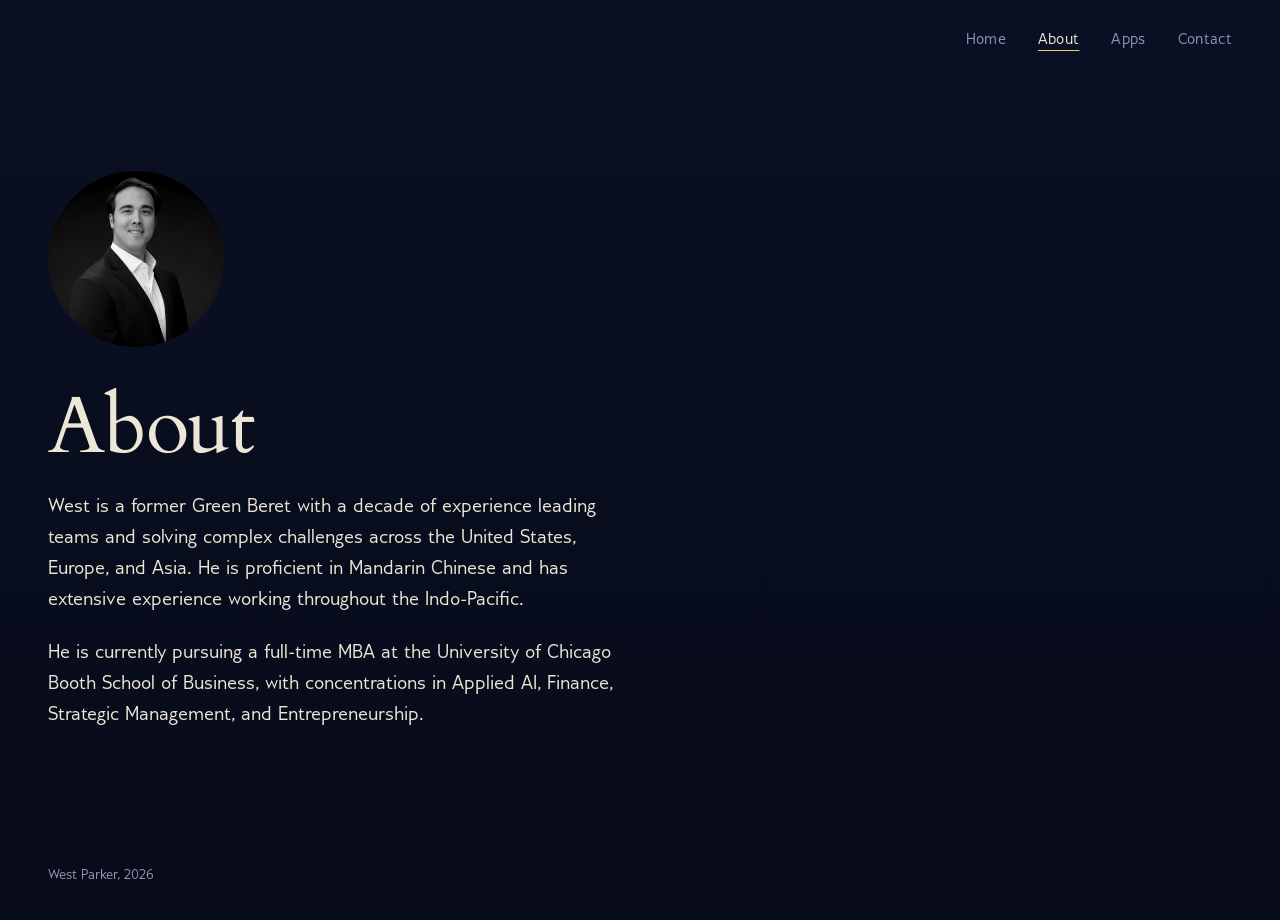
==== about/index.html @ 46241d1d "New bio and site cleanup" ====
<!DOCTYPE html>
<html lang="en">
<head>
  <meta charset="UTF-8">
  <meta name="viewport" content="width=device-width, initial-scale=1.0">
  <title>About | West Parker</title>
  <meta name="description" content="Former Green Beret, Chicago Booth MBA candidate, consultant.">
  <meta property="og:title" content="About | West Parker">
  <meta property="og:description" content="Former Green Beret, Chicago Booth MBA candidate, consultant.">
  <meta name="theme-color" content="#0a1024">
  <link rel="icon" href="data:image/svg+xml,%3Csvg xmlns='http://www.w3.org/2000/svg' viewBox='0 0 32 32'%3E%3Crect width='32' height='32' fill='%230a1024'/%3E%3Cpath d='M16 6v20M6 16h20' stroke='%23f2c879' stroke-width='1.2'/%3E%3Ccircle cx='16' cy='16' r='3' fill='%23ece6d6'/%3E%3C/svg%3E">
  <link rel="preload" href="/assets/fonts/Cardo-Regular.woff" as="font" type="font/woff" crossorigin>
  <link rel="preload" href="/assets/fonts/GilliusADF-Regular.woff" as="font" type="font/woff" crossorigin>
  <link rel="stylesheet" href="/assets/site.css">
</head>

<body>
  <header class="masthead">
    <nav class="nav" aria-label="Main">
      <a href="/">Home</a>
      <a href="/about/" aria-current="page">About</a>
      <a href="/apps/">Apps</a>
      <a href="/contact/">Contact</a>
    </nav>
  </header>

  <main class="page about">
    <img class="portrait" src="/assets/img/west.jpg" alt="West Parker">
    <h1 class="page-title">About</h1>
    <div class="prose">
      <p>West is a former Green Beret with a decade of experience leading teams and solving complex challenges across the United States, Europe, and Asia. He is proficient in Mandarin Chinese and has extensive experience working throughout the Indo-Pacific.</p>
      <p>He is currently pursuing a full-time MBA at the University of Chicago Booth School of Business, with concentrations in Applied AI, Finance, Strategic Management, and Entrepreneurship.</p>
    </div>
  </main>
  <footer class="foot">West Parker, <span class="yr">2026</span></footer>
  <script>document.querySelector(".yr").textContent = new Date().getFullYear();</script>
</body>
</html>
---- assets/site.css ----
/* =========================================================
   westparker.com
   One stylesheet for every page.

   Palette: a real night sky, not black.
   Type: Cardo (a classical book serif) for headings,
         Gillius (a humanist sans, Gill Sans lineage) for text.
   ========================================================= */

@font-face { font-family: "Cardo"; src: url("/assets/fonts/Cardo-Regular.woff") format("woff"); font-weight: 400; font-style: normal; font-display: swap; }
@font-face { font-family: "Cardo"; src: url("/assets/fonts/Cardo-Italic.woff") format("woff"); font-weight: 400; font-style: italic; font-display: swap; }
@font-face { font-family: "Gillius"; src: url("/assets/fonts/GilliusADF-Regular.woff") format("woff"); font-weight: 400; font-style: normal; font-display: swap; }
@font-face { font-family: "Gillius"; src: url("/assets/fonts/GilliusADF-Italic.woff") format("woff"); font-weight: 400; font-style: italic; font-display: swap; }
@font-face { font-family: "Gillius"; src: url("/assets/fonts/GilliusADF-Bold.woff") format("woff"); font-weight: 700; font-style: normal; font-display: swap; }

:root {
  --night: #0a1024;      /* page background */
  --deep: #070b19;       /* bottom of the sky */
  --starlight: #ece6d6;  /* main text, warm white like real starlight */
  --haze: #8d95ae;       /* secondary text */
  --chart: #2a3458;      /* lines, borders */
  --polaris: #f2c879;    /* the one accent: hover, focus, active star */

  --serif: "Cardo", "Iowan Old Style", Palatino, Georgia, serif;
  --sans: "Gillius", "Gill Sans", "Gill Sans MT", "Seravek", Calibri, sans-serif;

  --measure: 36rem;      /* comfortable reading width */
}

*, *::before, *::after { box-sizing: border-box; }

[hidden] { display: none !important; }

html { -webkit-text-size-adjust: 100%; background: var(--deep); }

body {
  margin: 0;
  min-height: 100vh;
  background: linear-gradient(180deg, var(--night) 0, var(--deep) 100vh) no-repeat var(--deep);
  color: var(--starlight);
  font-family: var(--sans);
  font-size: 1.125rem;
  line-height: 1.55;
  -webkit-font-smoothing: antialiased;
}

a { color: inherit; }

::selection { background: var(--polaris); color: var(--deep); }

:focus-visible {
  outline: 1px solid var(--polaris);
  outline-offset: 4px;
}

/* ---------- Site header (every page) ---------- */
.masthead {
  position: relative;
  z-index: 5;
  display: flex;
  justify-content: flex-end;
  align-items: baseline;
  gap: 1.5rem;
  padding: 1.75rem clamp(1.25rem, 4vw, 3rem);
}

.wordmark {
  font-family: var(--serif);
  font-size: 1.25rem;
  text-decoration: none;
  letter-spacing: 0.01em;
}

.nav {
  display: flex;
  gap: clamp(1rem, 3vw, 2rem);
}

.nav a {
  color: var(--haze);
  text-decoration: none;
  font-size: 1rem;
  letter-spacing: 0.02em;
}

.nav a:hover,
.nav a[aria-current="page"] {
  color: var(--starlight);
}

.nav a[aria-current="page"] {
  text-decoration: underline;
  text-decoration-color: var(--polaris);
  text-underline-offset: 0.4em;
  text-decoration-thickness: 1px;
}

/* ---------- Inner pages ---------- */
.page {
  padding: clamp(3rem, 10vh, 7rem) clamp(1.25rem, 4vw, 3rem) 5rem;
  max-width: 64rem;
}

.page-title {
  margin: 0 0 1.5rem;
  max-width: 14ch;
  font-family: var(--serif);
  font-weight: 400;
  font-size: clamp(2.75rem, 7vw, 5rem);
  line-height: 1.02;
  letter-spacing: -0.015em;
}

.lede {
  max-width: var(--measure);
  margin: 0 0 3rem;
  color: var(--haze);
  font-size: 1.25rem;
}

.prose {
  max-width: var(--measure);
}

.prose p { margin: 0 0 1.1em; }

.prose h2 {
  margin: 2.5em 0 0.5em;
  font-family: var(--serif);
  font-weight: 400;
  font-size: 1.6rem;
}

.text-link {
  color: var(--starlight);
  text-decoration: underline;
  text-decoration-color: var(--chart);
  text-underline-offset: 0.25em;
  text-decoration-thickness: 1px;
}

.text-link:hover { text-decoration-color: var(--polaris); }

/* ---------- About ---------- */
.about .portrait {
  display: block;
  width: clamp(8rem, 22vw, 11rem);
  aspect-ratio: 1;
  margin-bottom: 2.5rem;
  border-radius: 50%;
  object-fit: cover;
  object-position: center 25%;
  filter: grayscale(1) contrast(1.05);
}

.about .prose p { font-size: 1.25rem; }

/* ---------- Apps list ---------- */
.apps {
  margin: 0;
  padding: 0;
  list-style: none;
  max-width: 48rem;
}

.app {
  display: grid;
  grid-template-columns: 1fr auto;
  gap: 0.25rem 2rem;
  align-items: baseline;
  padding: 2rem 0;
  border-top: 1px solid var(--chart);
}

.app:last-child { border-bottom: 1px solid var(--chart); }

.app h2 {
  margin: 0;
  font-family: var(--serif);
  font-weight: 400;
  font-size: clamp(1.75rem, 4vw, 2.5rem);
  line-height: 1.1;
}

.app p {
  grid-column: 1;
  margin: 0.4rem 0 0;
  max-width: 34rem;
  color: var(--haze);
}

.app .made {
  font-size: 0.95rem;
  color: var(--haze);
  opacity: 0.8;
}

.app-action {
  grid-column: 2;
  grid-row: 1 / span 3;
  align-self: center;
  white-space: nowrap;
}

.button {
  display: inline-block;
  padding: 0.7rem 1.3rem;
  border: 1px solid var(--starlight);
  color: var(--starlight);
  text-decoration: none;
  font-size: 1rem;
  letter-spacing: 0.02em;
  transition: background-color 0.2s, color 0.2s;
}

.button:hover {
  background: var(--starlight);
  color: var(--deep);
}

.pending {
  font-size: 1rem;
  color: var(--haze);
  font-style: italic;
}

@media (max-width: 600px) {
  .app { grid-template-columns: 1fr; }
  .app-action { grid-column: 1; grid-row: auto; margin-top: 1rem; }
}

/* ---------- Contact ---------- */
.channels {
  margin: 0;
  padding: 0;
  list-style: none;
  max-width: 40rem;
  border-top: 1px solid var(--chart);
}

.channels li { border-bottom: 1px solid var(--chart); }

.channels a {
  display: grid;
  grid-template-columns: 8rem 1fr;
  gap: 1rem;
  padding: 1.25rem 0;
  text-decoration: none;
}

.channels .k { color: var(--haze); }

.channels .v {
  font-family: var(--serif);
  font-size: 1.5rem;
  line-height: 1.2;
  overflow-wrap: anywhere;
}

.channels a:hover .v { color: var(--polaris); }

@media (max-width: 520px) {
  .channels a { grid-template-columns: 1fr; gap: 0.1rem; }
}

/* ---------- Footer ---------- */
.foot {
  padding: 2rem clamp(1.25rem, 4vw, 3rem);
  color: var(--haze);
  font-size: 0.9rem;
}

/* ---------- Calorie calculator ---------- */
.calc {
  max-width: 34rem;
  display: grid;
  gap: 1.5rem;
}

.field { display: grid; gap: 0.4rem; }

.field label, .field legend {
  color: var(--haze);
  font-size: 1rem;
  padding: 0;
}

.field fieldset { border: 0; margin: 0; padding: 0; }

.row { display: flex; gap: 0.75rem; }

.calc input[type="number"],
.calc select {
  width: 100%;
  padding: 0.7rem 0.8rem;
  background: transparent;
  border: 1px solid var(--chart);
  border-radius: 0;
  color: var(--starlight);
  font: inherit;
}

.calc select option { background: var(--night); }

.calc input:focus, .calc select:focus {
  outline: none;
  border-color: var(--polaris);
}

.toggle { display: flex; border: 1px solid var(--chart); width: fit-content; }
.toggle input { position: absolute; opacity: 0; pointer-events: none; }
.toggle label {
  padding: 0.55rem 1.1rem;
  cursor: pointer;
  color: var(--haze);
}
.toggle input:checked + label { background: var(--starlight); color: var(--deep); }
.toggle input:focus-visible + label { outline: 1px solid var(--polaris); outline-offset: 2px; }

.result {
  margin-top: 1rem;
  padding-top: 1.5rem;
  border-top: 1px solid var(--chart);
}

.result .big {
  font-family: var(--serif);
  font-size: clamp(3rem, 9vw, 4.5rem);
  line-height: 1;
}

.result .unit { color: var(--haze); }

.result table {
  margin-top: 1.5rem;
  width: 100%;
  border-collapse: collapse;
  font-variant-numeric: tabular-nums;
}

.result td { padding: 0.5rem 0; border-bottom: 1px solid var(--chart); }
.result td:last-child { text-align: right; }

.note { color: var(--haze); font-size: 0.95rem; }

/* ---------- /links (the page your social bios point to) ---------- */
.links-page {
  max-width: 26rem;
  margin: 0 auto;
  padding: clamp(3rem, 10vh, 6rem) 1.25rem 3rem;
  text-align: center;
}

.links-page .avatar {
width: clamp(128px, 34vw, 160px);
height: clamp(128px, 34vw, 160px);
  border-radius: 50%;
  object-fit: cover;
  object-position: center 25%;
  filter: grayscale(1);
}

.links-page h1 {
  margin: 1.25rem 0 0.25rem;
  font-family: var(--serif);
  font-weight: 400;
  font-size: 2.5rem;
  line-height: 1.1;
}

.links-page .lede { margin: 0 auto 2.5rem; font-size: 1.1rem; }

.link-list { list-style: none; margin: 0; padding: 0; text-align: left; }

.link-list a {
  display: flex;
  justify-content: space-between;
  align-items: baseline;
  gap: 1rem;
  padding: 1.1rem 0.25rem;
  border-bottom: 1px solid var(--chart);
  text-decoration: none;
}

.link-list li:first-child a { border-top: 1px solid var(--chart); }

.link-list .name { font-family: var(--serif); font-size: 1.35rem; }
.link-list .where { color: var(--haze); font-size: 0.95rem; }
.link-list a:hover .name { color: var(--polaris); }

.links-page .home { display: inline-block; margin-top: 2.5rem; color: var(--haze); font-size: 0.95rem; }

/* ---------- Home: the star chart ---------- */
.home-body { overflow: hidden; }

.sky {
  position: fixed;
  inset: 0;
  width: 100%;
  height: 100%;
  display: block;
}

.home-body .masthead { position: fixed; top: 0; left: 0; right: 0; }

/* Invisible buttons that sit on top of each named star.
   The canvas draws the star; the button makes it hoverable, tappable and keyboard reachable. */
.star-hit {
  position: fixed;
  z-index: 3;
  width: 44px;
  height: 44px;
  margin: -22px 0 0 -22px;
  padding: 0;
  border: 0;
  border-radius: 50%;
  background: transparent;
  cursor: pointer;
}

.star-hit:focus-visible { outline: 1px solid var(--polaris); outline-offset: 0; }

.star-label {
  position: fixed;
  z-index: 2;
  transform: translate(14px, -50%);
  color: var(--haze);
  font-size: 0.9rem;
  letter-spacing: 0.03em;
  white-space: nowrap;
  pointer-events: none;
  transition: color 0.2s;
}

.star-label.on { opacity: 0; }

.intro {
  position: fixed;
  z-index: 4;
  left: clamp(1.25rem, 4vw, 3rem);
  bottom: clamp(1.5rem, 6vh, 3.5rem);
  max-width: 36rem;
  pointer-events: none;
}

.intro h1 {
  margin: 0;
  font-family: var(--serif);
  font-weight: 400;
  font-size: clamp(3.5rem, 11vw, 8.5rem);
  line-height: 0.92;
  letter-spacing: -0.02em;
}

.intro p {
  margin: 1.25rem 0 0;
  max-width: 30rem;
  color: var(--haze);
  font-size: 1.15rem;
}

/* The panel that opens beside a star */
.readout {
  position: fixed;
  z-index: 6;
  width: min(22rem, calc(100vw - 2.5rem));
  padding: 1.25rem 1.4rem 1.3rem;
  background: rgba(7, 11, 25, 0.92);
  border: 1px solid var(--chart);
  backdrop-filter: blur(6px);
  -webkit-backdrop-filter: blur(6px);
  opacity: 0;
  visibility: hidden;
  transform: translateY(4px);
  transition: opacity 0.18s, transform 0.18s, visibility 0s 0.18s;
}

.readout.open {
  opacity: 1;
  visibility: visible;
  transform: none;
  transition: opacity 0.18s, transform 0.18s;
}

.readout h2 {
  margin: 0 0 0.6rem;
  font-family: var(--serif);
  font-weight: 400;
  font-size: 1.7rem;
  line-height: 1.1;
}

.readout .meta { margin: 0.3rem 0 0.8rem; color: var(--haze); font-size: 0.95rem; }
.readout .desc { margin: 0 0 1rem; font-size: 1.02rem; line-height: 1.5; }
.readout .acts { display: flex; flex-wrap: wrap; gap: 1.25rem; }
.readout .acts a { font-size: 1rem; }

.readout .close {
  position: absolute;
  top: 0.6rem;
  right: 0.7rem;
  width: 32px;
  height: 32px;
  border: 0;
  background: transparent;
  color: var(--haze);
  font-size: 1.4rem;
  line-height: 1;
  cursor: pointer;
  display: none;
}

/* Touch screens: no hover, so the panel docks to the bottom and gets a close button */
@media (hover: none), (max-width: 640px) {
  .readout {
    left: 1.25rem !important;
    right: 1.25rem;
    top: auto !important;
    bottom: 1.25rem;
    width: auto;
    background: var(--deep);
  }
  .readout .close { display: block; }
  .star-label { font-size: 0.8rem; }
}

/* Screen readers and no-JS: the project list in plain HTML */
.visually-hidden {
  position: absolute !important;
  width: 1px; height: 1px;
  overflow: hidden;
  clip: rect(0 0 0 0);
  white-space: nowrap;
}

@media (prefers-reduced-motion: reduce) {
  * { transition: none !important; animation: none !important; }
}
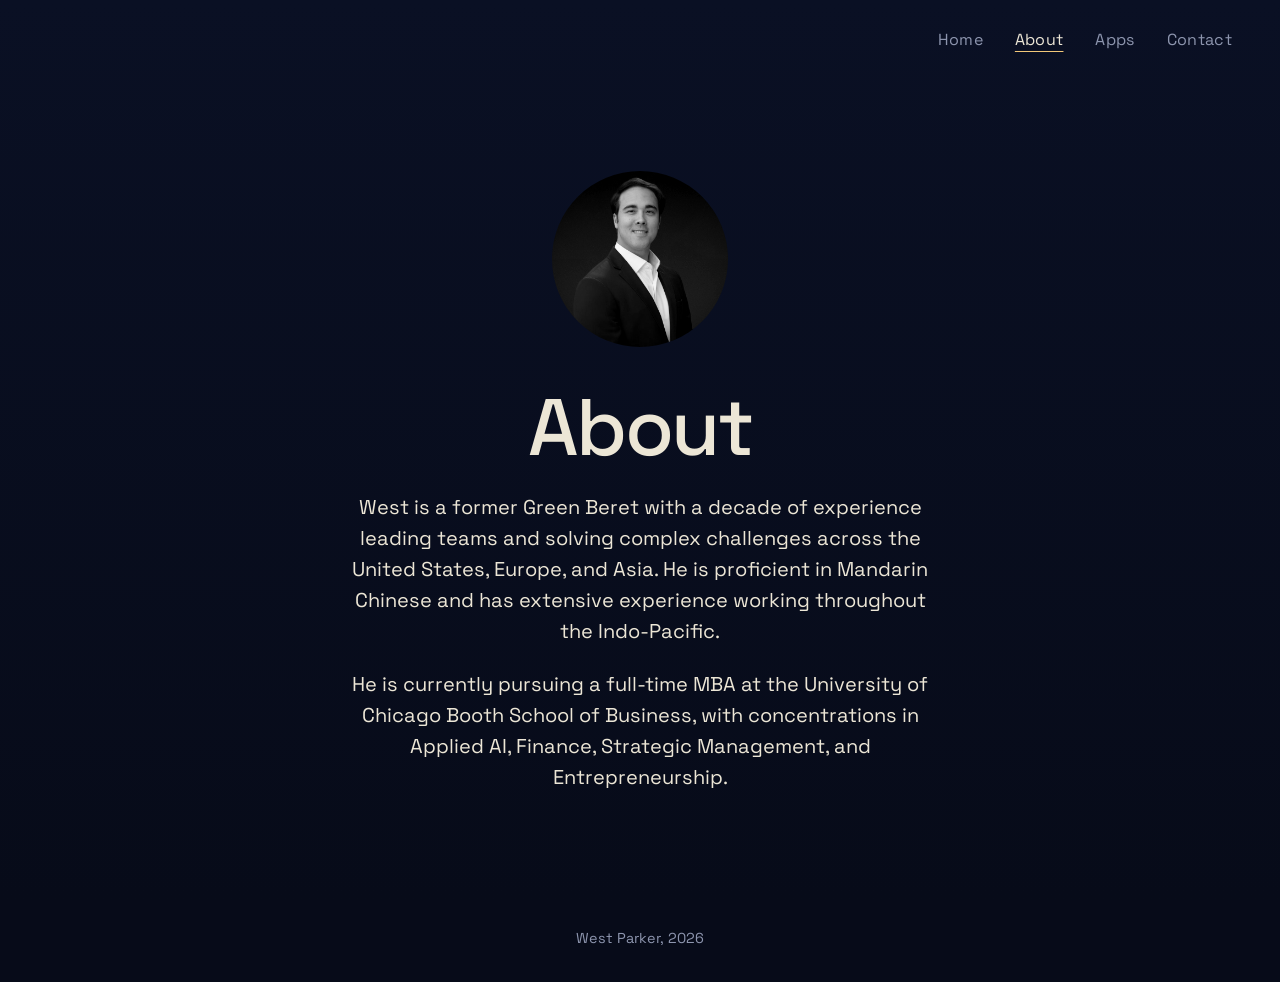
==== commit 5c8403b1: "Space Grotesk, centered pages, veteran transition page" ====
--- a/about/index.html
+++ b/about/index.html
@@ -9,8 +9,7 @@
   <meta property="og:description" content="Former Green Beret, Chicago Booth MBA candidate, consultant.">
   <meta name="theme-color" content="#0a1024">
   <link rel="icon" href="data:image/svg+xml,%3Csvg xmlns='http://www.w3.org/2000/svg' viewBox='0 0 32 32'%3E%3Crect width='32' height='32' fill='%230a1024'/%3E%3Cpath d='M16 6v20M6 16h20' stroke='%23f2c879' stroke-width='1.2'/%3E%3Ccircle cx='16' cy='16' r='3' fill='%23ece6d6'/%3E%3C/svg%3E">
-  <link rel="preload" href="/assets/fonts/Cardo-Regular.woff" as="font" type="font/woff" crossorigin>
-  <link rel="preload" href="/assets/fonts/GilliusADF-Regular.woff" as="font" type="font/woff" crossorigin>
+  <link rel="preload" href="/assets/fonts/SpaceGrotesk.woff2" as="font" type="font/woff2" crossorigin>
   <link rel="stylesheet" href="/assets/site.css">
 </head>
 
@@ -24,7 +23,7 @@
     </nav>
   </header>
 
-  <main class="page about">
+  <main class="page about centered">
     <img class="portrait" src="/assets/img/west.jpg" alt="West Parker">
     <h1 class="page-title">About</h1>
     <div class="prose">
--- a/assets/site.css
+++ b/assets/site.css
@@ -3,15 +3,16 @@
    One stylesheet for every page.
 
    Palette: a real night sky, not black.
-   Type: Cardo (a classical book serif) for headings,
-         Gillius (a humanist sans, Gill Sans lineage) for text.
+   Type: Space Grotesk for everything.
    ========================================================= */
 
-@font-face { font-family: "Cardo"; src: url("/assets/fonts/Cardo-Regular.woff") format("woff"); font-weight: 400; font-style: normal; font-display: swap; }
-@font-face { font-family: "Cardo"; src: url("/assets/fonts/Cardo-Italic.woff") format("woff"); font-weight: 400; font-style: italic; font-display: swap; }
-@font-face { font-family: "Gillius"; src: url("/assets/fonts/GilliusADF-Regular.woff") format("woff"); font-weight: 400; font-style: normal; font-display: swap; }
-@font-face { font-family: "Gillius"; src: url("/assets/fonts/GilliusADF-Italic.woff") format("woff"); font-weight: 400; font-style: italic; font-display: swap; }
-@font-face { font-family: "Gillius"; src: url("/assets/fonts/GilliusADF-Bold.woff") format("woff"); font-weight: 700; font-style: normal; font-display: swap; }
+@font-face {
+  font-family: "Space Grotesk";
+  src: url("/assets/fonts/SpaceGrotesk.woff2") format("woff2");
+  font-weight: 300 700;
+  font-style: normal;
+  font-display: swap;
+}
 
 :root {
   --night: #0a1024;      /* page background */
@@ -21,8 +22,8 @@
   --chart: #2a3458;      /* lines, borders */
   --polaris: #f2c879;    /* the one accent: hover, focus, active star */
 
-  --serif: "Cardo", "Iowan Old Style", Palatino, Georgia, serif;
-  --sans: "Gillius", "Gill Sans", "Gill Sans MT", "Seravek", Calibri, sans-serif;
+  --serif: "Space Grotesk", "Helvetica Neue", Arial, sans-serif;   /* headings */
+  --sans: "Space Grotesk", "Helvetica Neue", Arial, sans-serif;    /* body text */
 
   --measure: 36rem;      /* comfortable reading width */
 }
@@ -450,6 +451,31 @@
   font-size: clamp(3.5rem, 11vw, 8.5rem);
   line-height: 0.92;
   letter-spacing: -0.02em;
+}
+
+.intro .creds {
+  display: flex;
+  flex-wrap: wrap;
+  align-items: center;
+  gap: 0.5rem 1.1rem;
+  margin: 1.4rem 0 0 0.2rem;
+  padding: 0;
+  list-style: none;
+  color: var(--haze);
+  font-size: clamp(1rem, 1.6vw, 1.2rem);
+  letter-spacing: 0.04em;
+}
+
+/* small gold star between the two credentials */
+.intro .creds li + li::before {
+  content: "";
+  display: inline-block;
+  width: 5px;
+  height: 5px;
+  margin-right: 1.1rem;
+  vertical-align: middle;
+  background: var(--polaris);
+  transform: rotate(45deg);
 }
 
 .intro p {
@@ -536,3 +562,98 @@
 @media (prefers-reduced-motion: reduce) {
   * { transition: none !important; animation: none !important; }
 }
+
+/* ---------- Centered pages (About, Apps, Contact) ---------- */
+.page.centered {
+  margin: 0 auto;
+  text-align: center;
+}
+
+.centered .page-title { max-width: none; }
+.centered .lede,
+.centered .prose { margin-left: auto; margin-right: auto; }
+.centered.about .portrait { margin: 0 auto 2.5rem; }
+
+.centered .apps { margin: 0 auto; }
+.centered .app {
+  grid-template-columns: 1fr;
+  justify-items: center;
+}
+.centered .app p { grid-column: auto; margin-left: auto; margin-right: auto; }
+.centered .app-action { grid-column: auto; grid-row: auto; margin-top: 1.25rem; }
+
+.centered .channels { margin: 0 auto; }
+.centered .channels a { grid-template-columns: 1fr; gap: 0.2rem; }
+.foot { text-align: center; }
+
+/* ---------- Veteran transition page ---------- */
+.vt .lede { margin-bottom: 1rem; }
+
+.sec {
+  max-width: 40rem;
+  margin: 0 auto;
+  padding-top: 3.5rem;
+}
+
+.group {
+  margin: 0 0 1.25rem;
+  font-family: var(--serif);
+  font-size: 1.6rem;
+  color: var(--polaris);
+}
+
+.sec-intro { margin: -0.5rem 0 1.5rem; color: var(--haze); }
+.sec-note { margin: 1.25rem 0 0; color: var(--haze); font-size: 0.95rem; }
+
+.res-list {
+  margin: 0;
+  padding: 0;
+  list-style: none;
+  border-top: 1px solid var(--chart);
+}
+
+.res {
+  padding: 1.4rem 0;
+  border-bottom: 1px solid var(--chart);
+}
+
+.res-name {
+  display: inline-block;
+  font-size: 1.3rem;
+  line-height: 1.25;
+  color: var(--starlight);
+}
+
+a.res-name {
+  text-decoration: underline;
+  text-decoration-color: var(--chart);
+  text-underline-offset: 0.3em;
+  text-decoration-thickness: 1px;
+}
+
+a.res-name:hover { color: var(--polaris); text-decoration-color: var(--polaris); }
+
+.res-when {
+  display: block;
+  margin-top: 0.4rem;
+  color: var(--polaris);
+  font-size: 0.95rem;
+}
+
+.res p {
+  max-width: 32rem;
+  margin: 0.5rem auto 0;
+  color: var(--haze);
+}
+
+.closing { margin-top: 4rem; }
+
+/* ---------- Space Grotesk tuning ---------- */
+.intro h1, .page-title, .app h2, .readout h2, .links-page h1,
+.link-list .name, .channels .v, .group, .res-name {
+  font-weight: 500;
+  letter-spacing: -0.03em;
+}
+.intro h1 { letter-spacing: -0.045em; }
+body { font-size: 1.0625rem; }
+.pending { font-style: normal; }
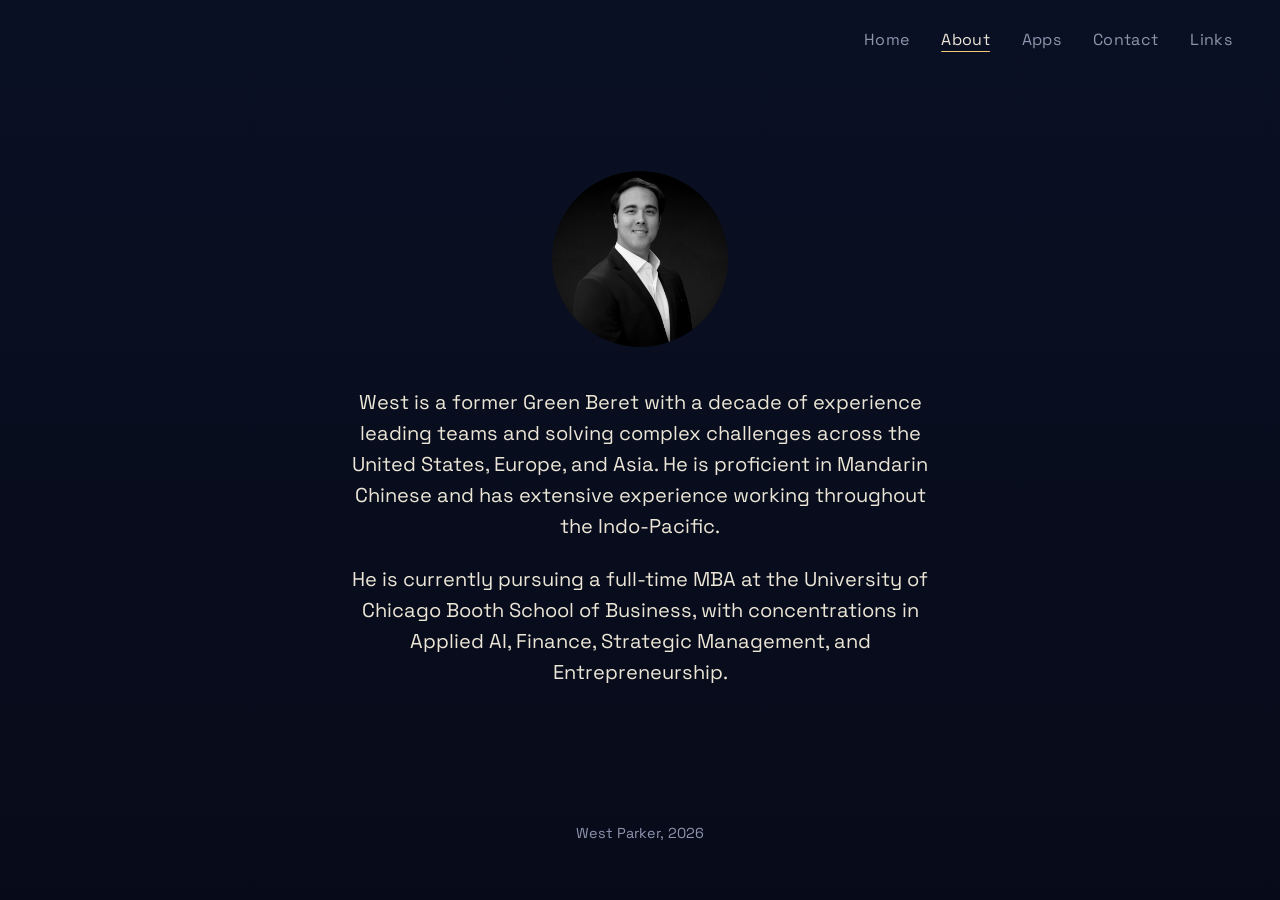
==== commit 1d60375c: "Star glow, Links tab, emblem slots, page cleanup" ====
--- a/about/index.html
+++ b/about/index.html
@@ -20,12 +20,12 @@
       <a href="/about/" aria-current="page">About</a>
       <a href="/apps/">Apps</a>
       <a href="/contact/">Contact</a>
+      <a href="/links/">Links</a>
     </nav>
   </header>
 
   <main class="page about centered">
     <img class="portrait" src="/assets/img/west.jpg" alt="West Parker">
-    <h1 class="page-title">About</h1>
     <div class="prose">
       <p>West is a former Green Beret with a decade of experience leading teams and solving complex challenges across the United States, Europe, and Asia. He is proficient in Mandarin Chinese and has extensive experience working throughout the Indo-Pacific.</p>
       <p>He is currently pursuing a full-time MBA at the University of Chicago Booth School of Business, with concentrations in Applied AI, Finance, Strategic Management, and Entrepreneurship.</p>
--- a/assets/site.css
+++ b/assets/site.css
@@ -430,7 +430,7 @@
   letter-spacing: 0.03em;
   white-space: nowrap;
   pointer-events: none;
-  transition: color 0.2s;
+  transition: color 0.2s, opacity 0.4s;
 }
 
 .star-label.on { opacity: 0; }
@@ -467,6 +467,27 @@
 }
 
 /* small gold star between the two credentials */
+.intro .creds li {
+  display: inline-flex;
+  align-items: center;
+  gap: 0.7rem;
+}
+
+/* Emblems sit quiet and grey, then warm up to full color when hovered */
+.intro .creds .emblem {
+  height: 2.6em;
+  width: auto;
+  filter: grayscale(1) brightness(1.3);
+  opacity: 0.75;
+  pointer-events: auto;
+  transition: filter 0.6s ease, opacity 0.6s ease;
+}
+
+.intro .creds .emblem:hover {
+  filter: none;
+  opacity: 1;
+}
+
 .intro .creds li + li::before {
   content: "";
   display: inline-block;
@@ -498,14 +519,14 @@
   opacity: 0;
   visibility: hidden;
   transform: translateY(4px);
-  transition: opacity 0.18s, transform 0.18s, visibility 0s 0.18s;
+  transition: opacity 0.35s, transform 0.35s, visibility 0s 0.35s;
 }
 
 .readout.open {
   opacity: 1;
   visibility: visible;
   transform: none;
-  transition: opacity 0.18s, transform 0.18s;
+  transition: opacity 0.35s ease-out, transform 0.35s ease-out;
 }
 
 .readout h2 {
@@ -657,3 +678,4 @@
 .intro h1 { letter-spacing: -0.045em; }
 body { font-size: 1.0625rem; }
 .pending { font-style: normal; }
+.page-title + .channels { margin-top: 2.5rem; }
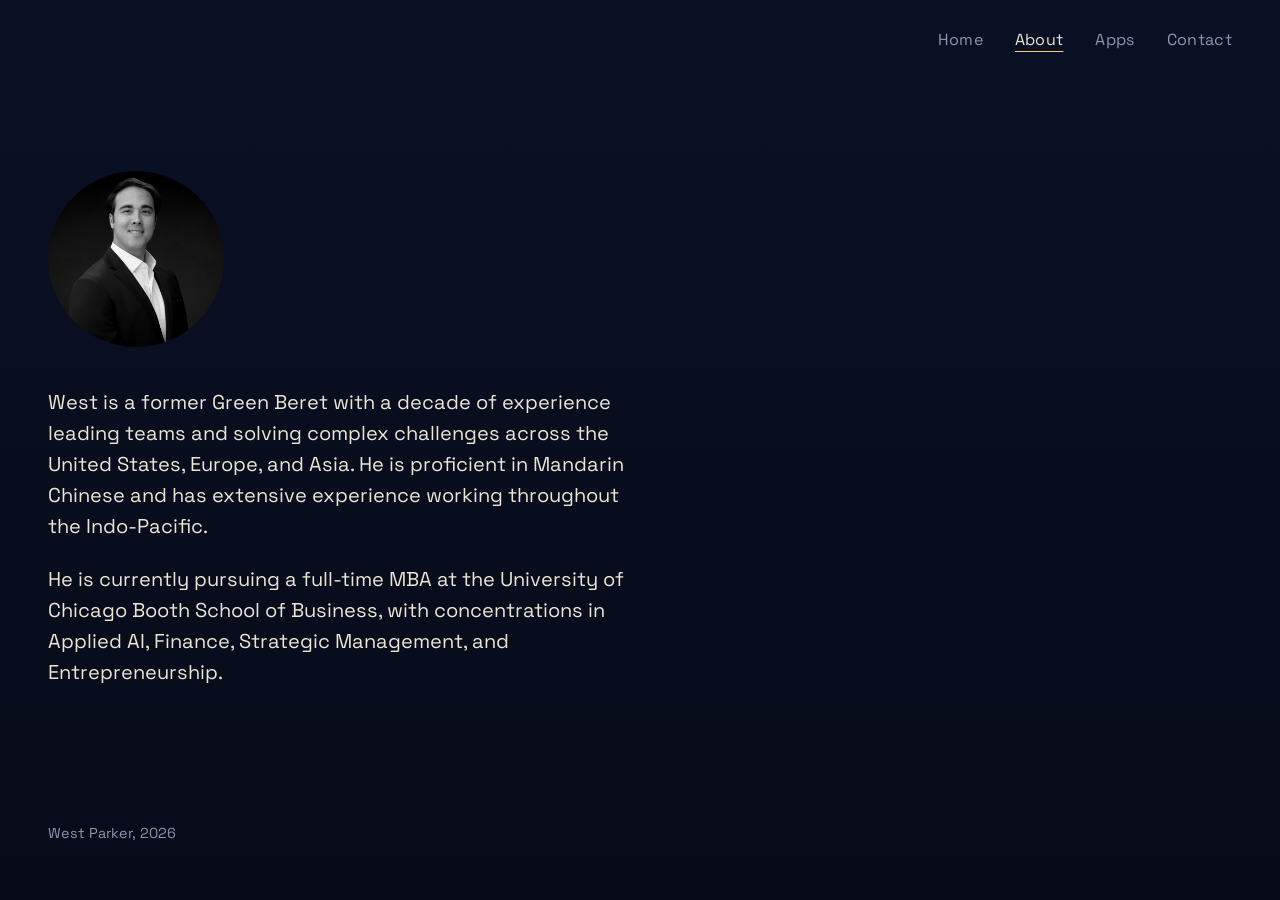
==== commit 59af7432: "Left-align About and Contact, remove Links from menu" ====
--- a/about/index.html
+++ b/about/index.html
@@ -20,11 +20,10 @@
       <a href="/about/" aria-current="page">About</a>
       <a href="/apps/">Apps</a>
       <a href="/contact/">Contact</a>
-      <a href="/links/">Links</a>
     </nav>
   </header>
 
-  <main class="page about centered">
+  <main class="page about">
     <img class="portrait" src="/assets/img/west.jpg" alt="West Parker">
     <div class="prose">
       <p>West is a former Green Beret with a decade of experience leading teams and solving complex challenges across the United States, Europe, and Asia. He is proficient in Mandarin Chinese and has extensive experience working throughout the Indo-Pacific.</p>
--- a/assets/site.css
+++ b/assets/site.css
@@ -605,7 +605,7 @@
 
 .centered .channels { margin: 0 auto; }
 .centered .channels a { grid-template-columns: 1fr; gap: 0.2rem; }
-.foot { text-align: center; }
+.vt ~ .foot { text-align: center; }
 
 /* ---------- Veteran transition page ---------- */
 .vt .lede { margin-bottom: 1rem; }
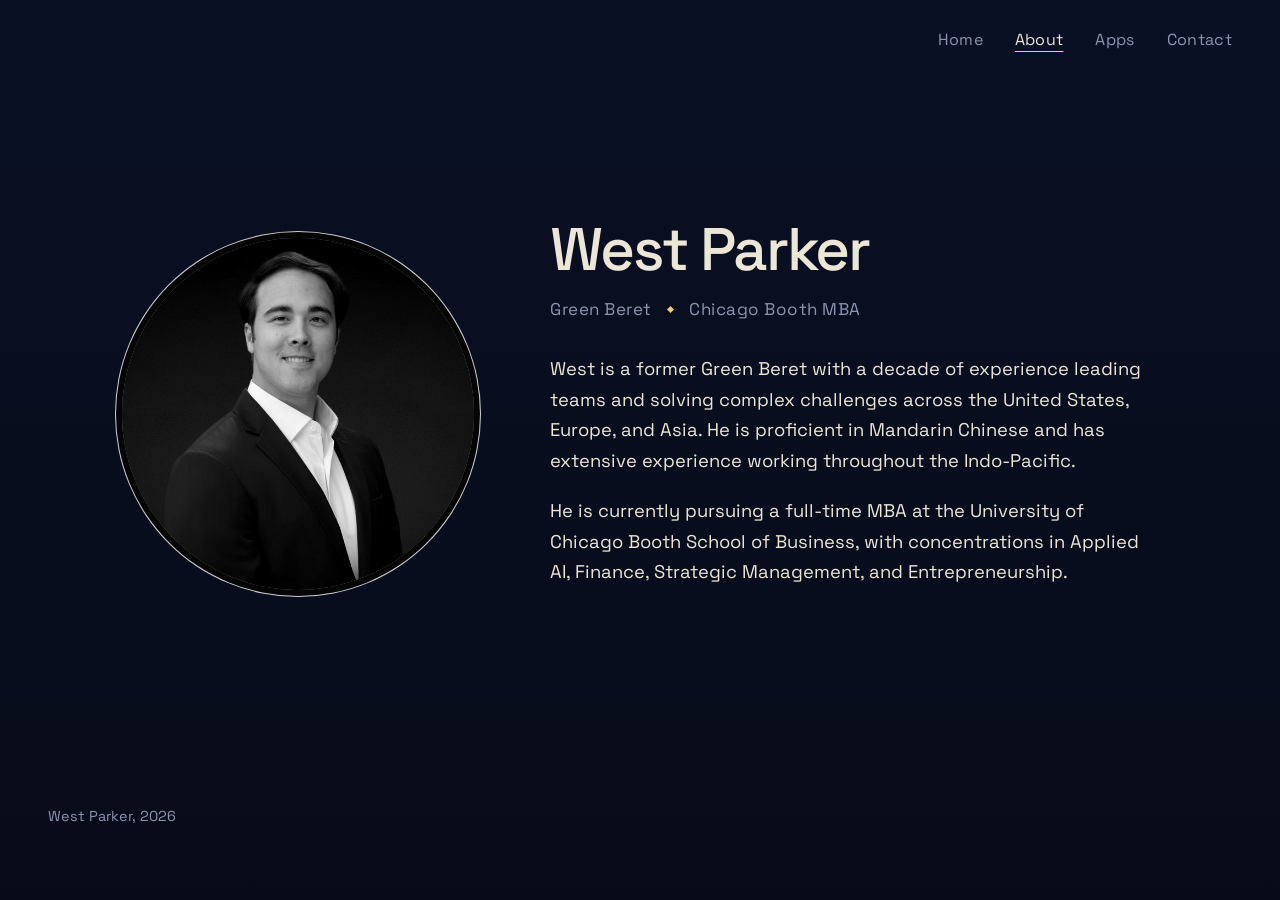
==== commit 4922ac79: "Two-column About page, left-align, menu cleanup" ====
--- a/about/index.html
+++ b/about/index.html
@@ -25,9 +25,13 @@
 
   <main class="page about">
     <img class="portrait" src="/assets/img/west.jpg" alt="West Parker">
-    <div class="prose">
-      <p>West is a former Green Beret with a decade of experience leading teams and solving complex challenges across the United States, Europe, and Asia. He is proficient in Mandarin Chinese and has extensive experience working throughout the Indo-Pacific.</p>
-      <p>He is currently pursuing a full-time MBA at the University of Chicago Booth School of Business, with concentrations in Applied AI, Finance, Strategic Management, and Entrepreneurship.</p>
+    <div class="bio">
+      <h1 class="bio-name">West Parker</h1>
+      <p class="bio-creds">Green Beret <span class="sep" aria-hidden="true"></span> Chicago Booth MBA</p>
+      <div class="prose">
+        <p>West is a former Green Beret with a decade of experience leading teams and solving complex challenges across the United States, Europe, and Asia. He is proficient in Mandarin Chinese and has extensive experience working throughout the Indo-Pacific.</p>
+        <p>He is currently pursuing a full-time MBA at the University of Chicago Booth School of Business, with concentrations in Applied AI, Finance, Strategic Management, and Entrepreneurship.</p>
+      </div>
     </div>
   </main>
   <footer class="foot">West Parker, <span class="yr">2026</span></footer>
--- a/assets/site.css
+++ b/assets/site.css
@@ -143,18 +143,68 @@
 .text-link:hover { text-decoration-color: var(--polaris); }
 
 /* ---------- About ---------- */
+/* Two columns: photo on the left, name and bio on the right,
+   sitting in the middle of the screen. */
+.page.about {
+  max-width: 72rem;
+  margin: 0 auto;
+  justify-content: center;
+  min-height: calc(100vh - 13rem);
+  display: grid;
+  grid-template-columns: minmax(0, 22rem) minmax(0, 38rem);
+  gap: clamp(2.5rem, 6vw, 6rem);
+  align-items: center;
+  padding-top: clamp(2rem, 6vh, 4rem);
+}
+
 .about .portrait {
   display: block;
-  width: clamp(8rem, 22vw, 11rem);
+  width: 100%;
   aspect-ratio: 1;
-  margin-bottom: 2.5rem;
   border-radius: 50%;
   object-fit: cover;
   object-position: center 25%;
   filter: grayscale(1) contrast(1.05);
-}
-
-.about .prose p { font-size: 1.25rem; }
+  /* thin gold ring, same as the star chart */
+  box-shadow: 0 0 0 6px var(--deep), 0 0 0 7px var(--polaris);
+}
+
+.bio-name {
+  margin: 0;
+  font-family: var(--serif);
+  font-weight: 500;
+  font-size: clamp(2.5rem, 5vw, 3.75rem);
+  line-height: 1;
+  letter-spacing: -0.035em;
+}
+
+.bio-creds {
+  display: flex;
+  align-items: center;
+  gap: 1rem;
+  margin: 1rem 0 2rem;
+  color: var(--haze);
+  letter-spacing: 0.03em;
+}
+
+.bio-creds .sep {
+  width: 5px;
+  height: 5px;
+  background: var(--polaris);
+  transform: rotate(45deg);
+}
+
+.about .prose { max-width: none; }
+.about .prose p { font-size: 1.15rem; line-height: 1.65; }
+
+@media (max-width: 760px) {
+  .page.about {
+    grid-template-columns: 1fr;
+    min-height: 0;
+    gap: 2rem;
+  }
+  .about .portrait { width: 12rem; }
+}
 
 /* ---------- Apps list ---------- */
 .apps {
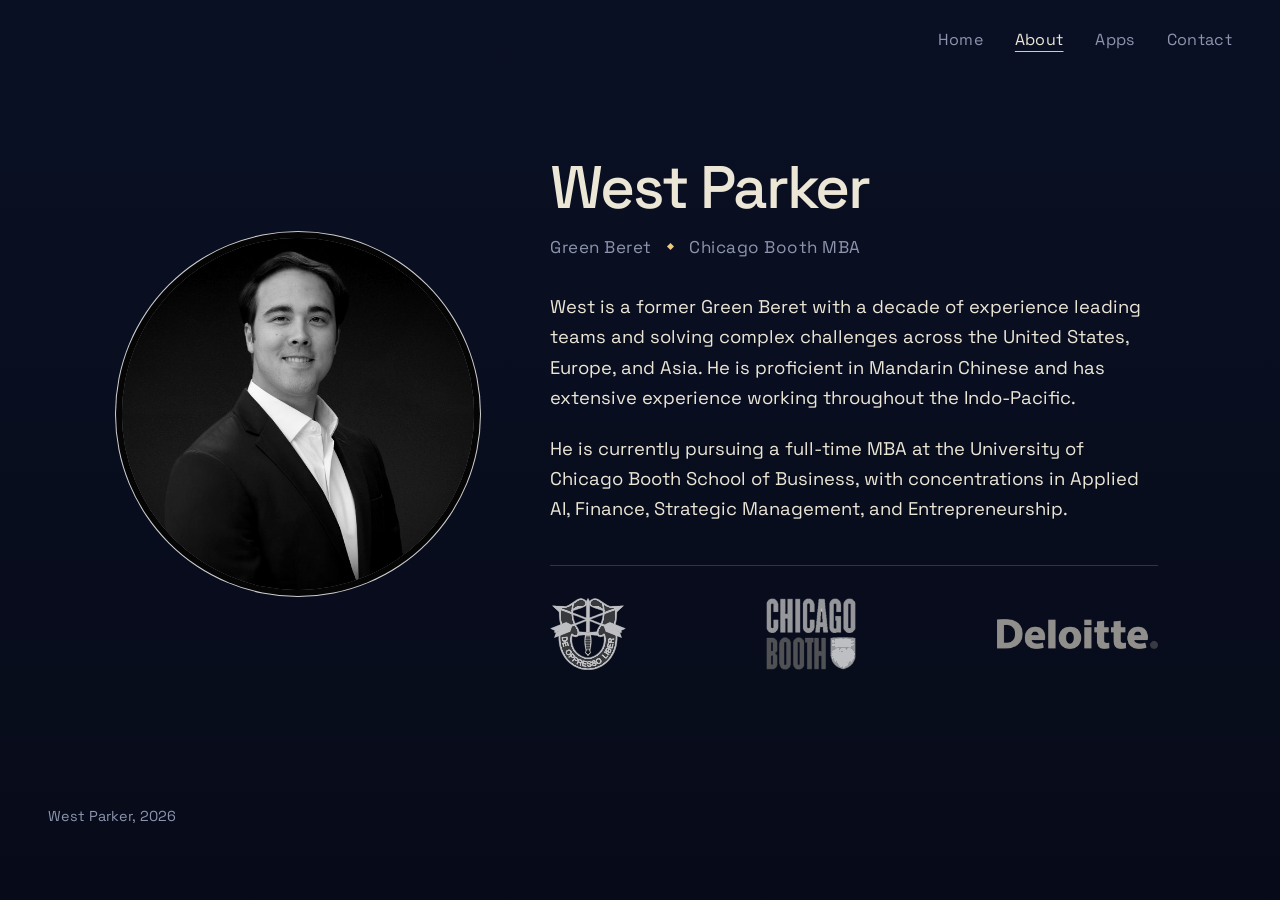
==== commit 6cc807ed: "About page with evenly spaced logos" ====
--- a/about/index.html
+++ b/about/index.html
@@ -32,6 +32,11 @@
         <p>West is a former Green Beret with a decade of experience leading teams and solving complex challenges across the United States, Europe, and Asia. He is proficient in Mandarin Chinese and has extensive experience working throughout the Indo-Pacific.</p>
         <p>He is currently pursuing a full-time MBA at the University of Chicago Booth School of Business, with concentrations in Applied AI, Finance, Strategic Management, and Entrepreneurship.</p>
       </div>
+      <div class="marks">
+        <img src="/assets/img/sf-crest.svg" alt="U.S. Army Special Forces crest">
+        <img src="/assets/img/booth-logo.png" alt="Chicago Booth">
+        <img class="wordmark-logo" src="/assets/img/deloitte-logo.png" alt="Deloitte">
+      </div>
     </div>
   </main>
   <footer class="foot">West Parker, <span class="yr">2026</span></footer>
--- a/assets/site.css
+++ b/assets/site.css
@@ -517,27 +517,6 @@
 }
 
 /* small gold star between the two credentials */
-.intro .creds li {
-  display: inline-flex;
-  align-items: center;
-  gap: 0.7rem;
-}
-
-/* Emblems sit quiet and grey, then warm up to full color when hovered */
-.intro .creds .emblem {
-  height: 2.6em;
-  width: auto;
-  filter: grayscale(1) brightness(1.3);
-  opacity: 0.75;
-  pointer-events: auto;
-  transition: filter 0.6s ease, opacity 0.6s ease;
-}
-
-.intro .creds .emblem:hover {
-  filter: none;
-  opacity: 1;
-}
-
 .intro .creds li + li::before {
   content: "";
   display: inline-block;
@@ -729,3 +708,35 @@
 body { font-size: 1.0625rem; }
 .pending { font-style: normal; }
 .page-title + .channels { margin-top: 2.5rem; }
+
+/* Logos under the bio on the About page */
+.marks {
+  display: flex;
+  align-items: center;
+  gap: 2.5rem;
+  margin-top: 2.5rem;
+  padding-top: 2rem;
+  border-top: 1px solid var(--chart);
+}
+
+.marks img {
+  height: 4.5rem;
+  width: auto;
+  filter: grayscale(1) brightness(2.2) contrast(0.85);
+  opacity: 0.8;
+}
+
+/* Wordmark-only logos read larger than badges, so keep them shorter */
+.marks .wordmark-logo { height: 1.9rem; }
+.marks { flex-wrap: wrap; row-gap: 1.5rem; }
+.marks .wordmark-logo { filter: none; opacity: 0.6; }
+
+@media (max-width: 640px) {
+  .marks { gap: 1.25rem 1.75rem; }
+  .marks img { height: 3.5rem; }
+  .marks .wordmark-logo { height: 1.5rem; }
+}
+
+/* Spread the logos evenly across the full width of the line above them */
+.marks { justify-content: space-between; gap: 1.5rem; }
+@media (max-width: 640px) { .marks { gap: 1rem; } }
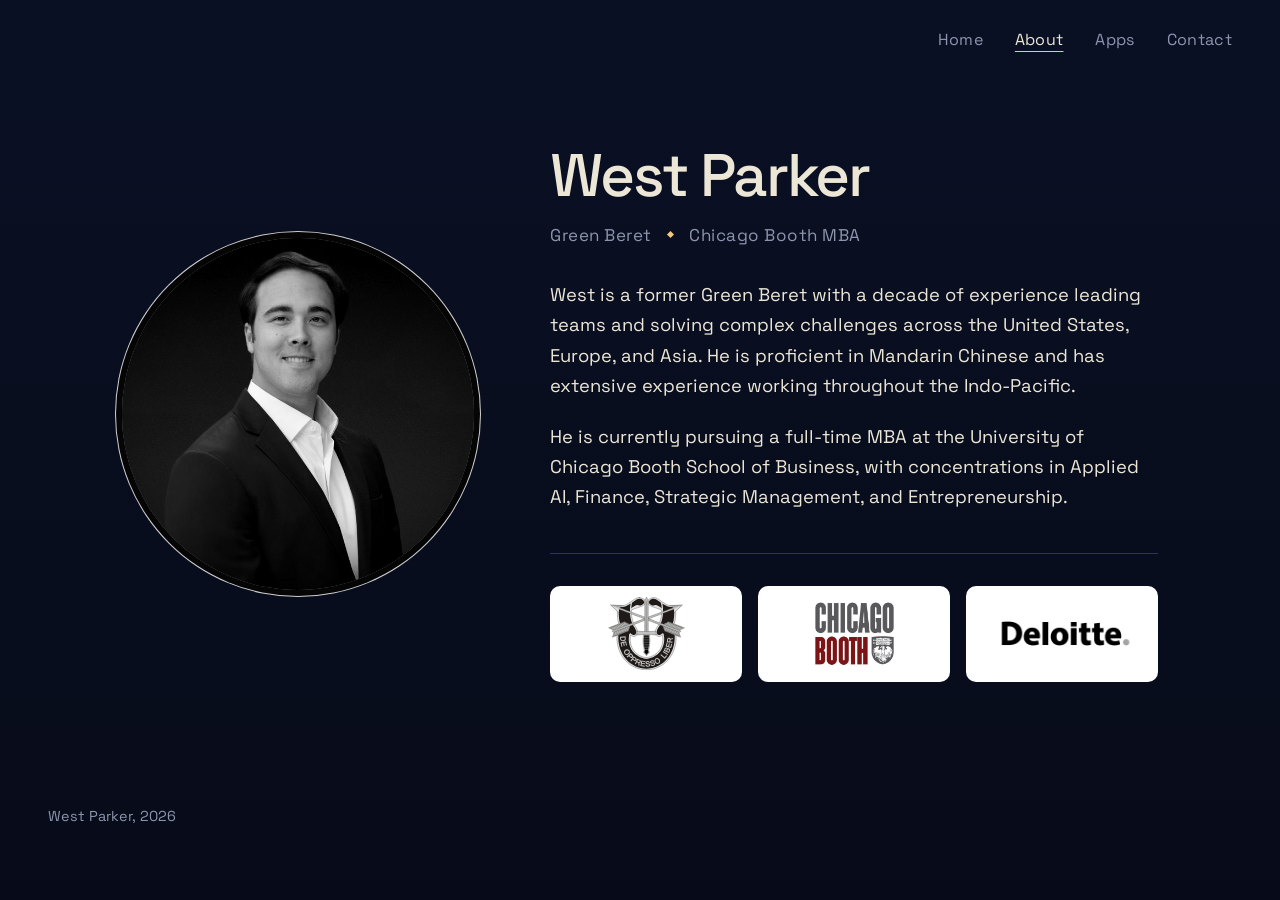
==== commit 35f70202: "Full-color original logos on About page" ====
--- a/about/index.html
+++ b/about/index.html
@@ -33,9 +33,9 @@
         <p>He is currently pursuing a full-time MBA at the University of Chicago Booth School of Business, with concentrations in Applied AI, Finance, Strategic Management, and Entrepreneurship.</p>
       </div>
       <div class="marks">
-        <img src="/assets/img/sf-crest.svg" alt="U.S. Army Special Forces crest">
-        <img src="/assets/img/booth-logo.png" alt="Chicago Booth">
-        <img class="wordmark-logo" src="/assets/img/deloitte-logo.png" alt="Deloitte">
+        <span class="mark"><img src="/assets/img/sf-crest.svg" alt="U.S. Army Special Forces crest"></span>
+        <span class="mark"><img class="zoom-booth" src="/assets/img/booth-logo.jpg" alt="Chicago Booth"></span>
+        <span class="mark"><img class="zoom-deloitte" src="/assets/img/deloitte-logo.png" alt="Deloitte"></span>
       </div>
     </div>
   </main>
--- a/assets/site.css
+++ b/assets/site.css
@@ -709,34 +709,39 @@
 .pending { font-style: normal; }
 .page-title + .channels { margin-top: 2.5rem; }
 
-/* Logos under the bio on the About page */
+/* Logos under the bio on the About page.
+   The images are the original files, untouched. Each sits on a white tile
+   because the Booth and Deloitte originals are made for a white background. */
 .marks {
-  display: flex;
-  align-items: center;
-  gap: 2.5rem;
+  display: grid;
+  grid-template-columns: repeat(3, 1fr);
+  gap: 1rem;
   margin-top: 2.5rem;
   padding-top: 2rem;
   border-top: 1px solid var(--chart);
 }
 
-.marks img {
-  height: 4.5rem;
-  width: auto;
-  filter: grayscale(1) brightness(2.2) contrast(0.85);
-  opacity: 0.8;
-}
-
-/* Wordmark-only logos read larger than badges, so keep them shorter */
-.marks .wordmark-logo { height: 1.9rem; }
-.marks { flex-wrap: wrap; row-gap: 1.5rem; }
-.marks .wordmark-logo { filter: none; opacity: 0.6; }
+.mark {
+  display: block;
+  aspect-ratio: 2 / 1;   /* same shape at every screen size */
+  padding: 6%;
+  overflow: hidden;
+  background: #fff;
+  border-radius: 10px;
+}
+
+.mark img {
+  display: block;
+  width: 100%;
+  height: 100%;
+  object-fit: contain;
+}
+
+/* The Booth and Deloitte files have wide white margins built in.
+   Zoom them on the page (the files themselves are unchanged). */
+.mark .zoom-booth { transform: scale(1.35); }
+.mark .zoom-deloitte { transform: scale(2.1); }
 
 @media (max-width: 640px) {
-  .marks { gap: 1.25rem 1.75rem; }
-  .marks img { height: 3.5rem; }
-  .marks .wordmark-logo { height: 1.5rem; }
-}
-
-/* Spread the logos evenly across the full width of the line above them */
-.marks { justify-content: space-between; gap: 1.5rem; }
-@media (max-width: 640px) { .marks { gap: 1rem; } }
+  .marks { gap: 0.6rem; }
+}
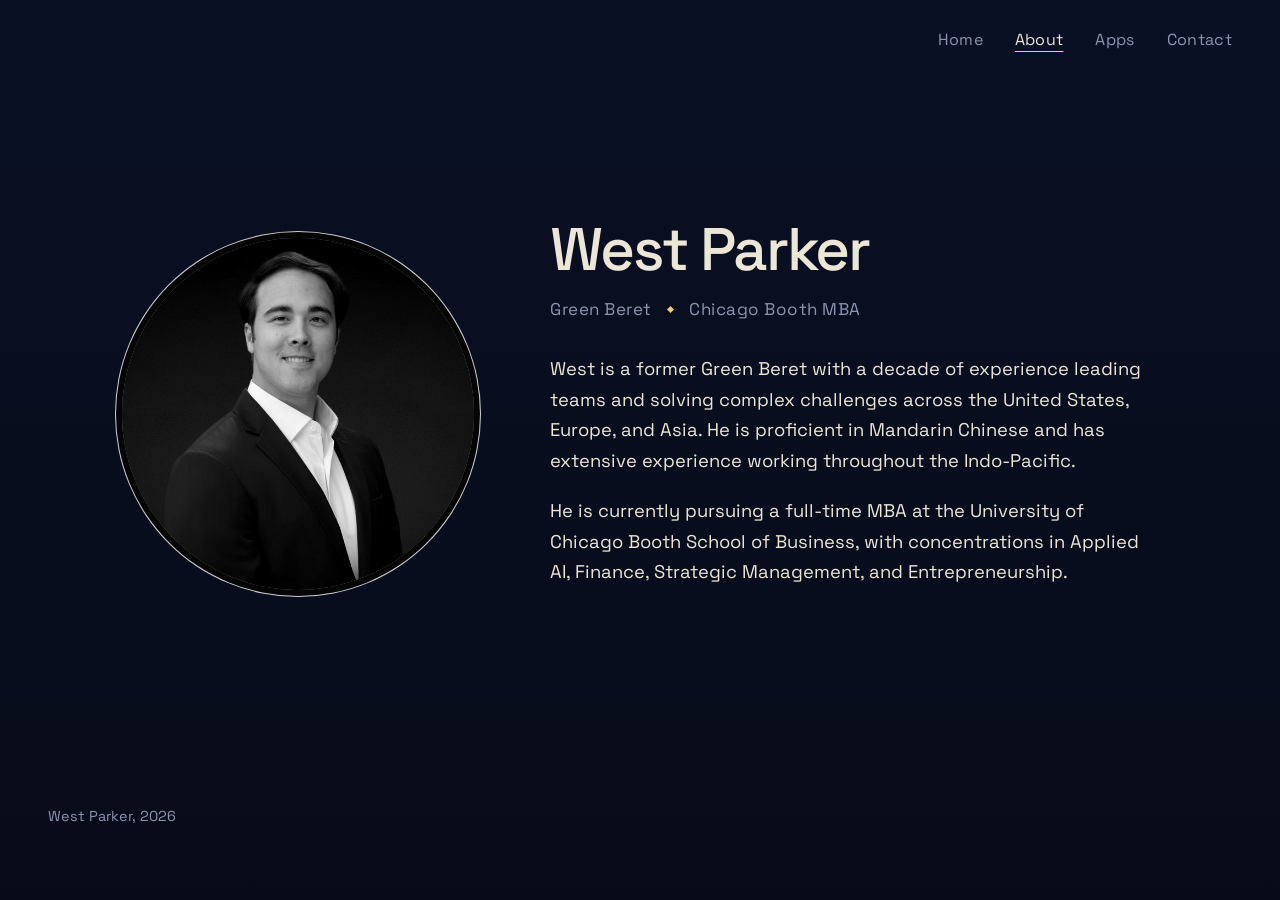
==== commit 71632708: "Remove logos for now" ====
--- a/about/index.html
+++ b/about/index.html
@@ -32,11 +32,6 @@
         <p>West is a former Green Beret with a decade of experience leading teams and solving complex challenges across the United States, Europe, and Asia. He is proficient in Mandarin Chinese and has extensive experience working throughout the Indo-Pacific.</p>
         <p>He is currently pursuing a full-time MBA at the University of Chicago Booth School of Business, with concentrations in Applied AI, Finance, Strategic Management, and Entrepreneurship.</p>
       </div>
-      <div class="marks">
-        <span class="mark"><img src="/assets/img/sf-crest.svg" alt="U.S. Army Special Forces crest"></span>
-        <span class="mark"><img class="zoom-booth" src="/assets/img/booth-logo.jpg" alt="Chicago Booth"></span>
-        <span class="mark"><img class="zoom-deloitte" src="/assets/img/deloitte-logo.png" alt="Deloitte"></span>
-      </div>
     </div>
   </main>
   <footer class="foot">West Parker, <span class="yr">2026</span></footer>
--- a/assets/site.css
+++ b/assets/site.css
@@ -709,39 +709,4 @@
 .pending { font-style: normal; }
 .page-title + .channels { margin-top: 2.5rem; }
 
-/* Logos under the bio on the About page.
-   The images are the original files, untouched. Each sits on a white tile
-   because the Booth and Deloitte originals are made for a white background. */
-.marks {
-  display: grid;
-  grid-template-columns: repeat(3, 1fr);
-  gap: 1rem;
-  margin-top: 2.5rem;
-  padding-top: 2rem;
-  border-top: 1px solid var(--chart);
-}
-
-.mark {
-  display: block;
-  aspect-ratio: 2 / 1;   /* same shape at every screen size */
-  padding: 6%;
-  overflow: hidden;
-  background: #fff;
-  border-radius: 10px;
-}
-
-.mark img {
-  display: block;
-  width: 100%;
-  height: 100%;
-  object-fit: contain;
-}
-
-/* The Booth and Deloitte files have wide white margins built in.
-   Zoom them on the page (the files themselves are unchanged). */
-.mark .zoom-booth { transform: scale(1.35); }
-.mark .zoom-deloitte { transform: scale(2.1); }
-
-@media (max-width: 640px) {
-  .marks { gap: 0.6rem; }
-}
+
